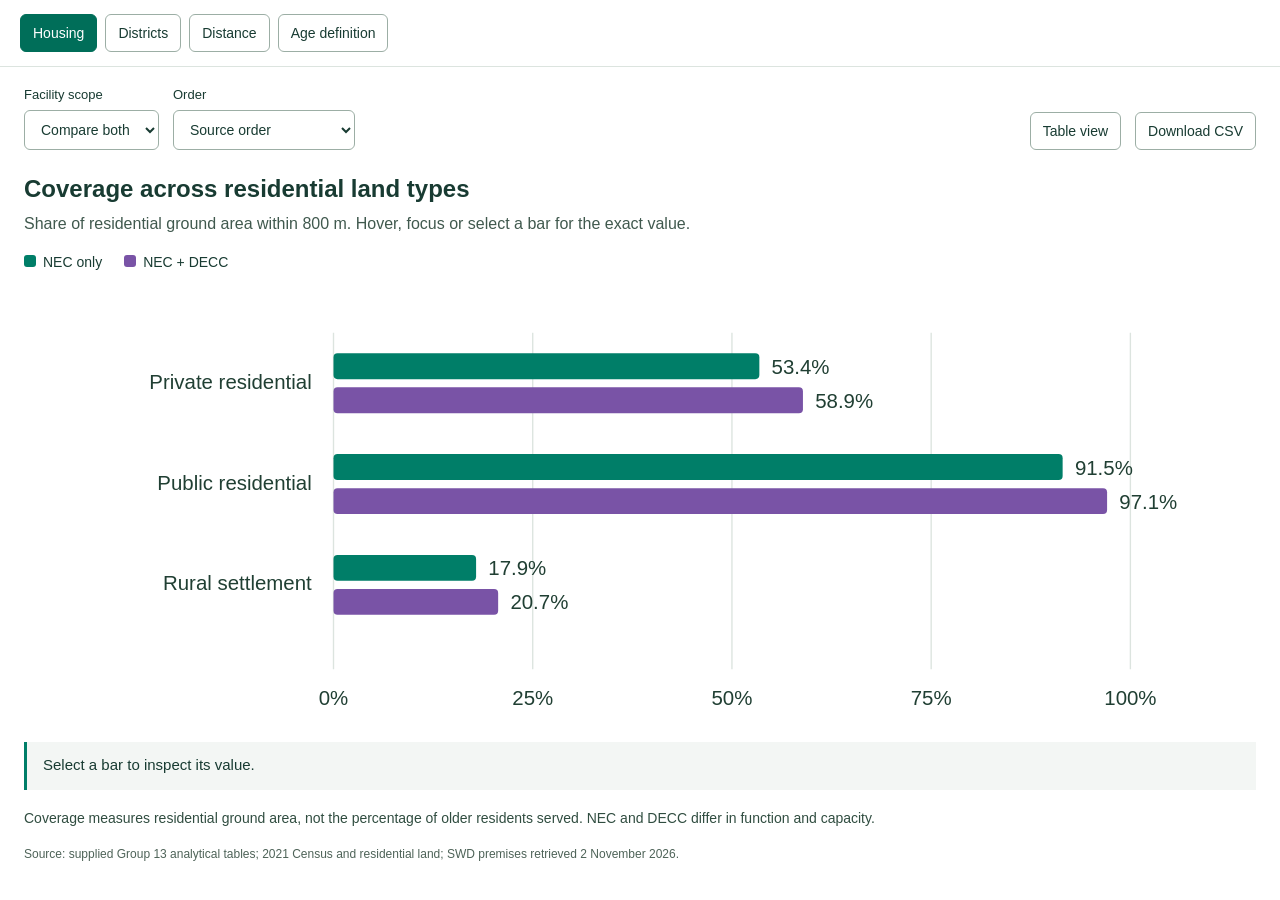
==== docs/embeds/charts/index.html @ 32a770bb "Refine workflow motion and legend, interactive charts, and draft map rendering" ====
<!doctype html>
<html lang="en"><head><meta charset="utf-8"><meta name="viewport" content="width=device-width,initial-scale=1"><title>Spatial evidence charts</title><link rel="stylesheet" href="charts.css"></head>
<body><nav aria-label="Chart datasets"><button data-view="housing">Housing</button><button data-view="districts">Districts</button><button data-view="distance">Distance</button><button data-view="age">Age definition</button></nav>
<main><div class="toolbar"><label id="scope-label">Facility scope <select id="scope"><option value="both">Compare both</option><option value="nec">NEC only</option><option value="combined">NEC + DECC</option></select></label><label id="sort-label">Order <select id="sort"><option value="source">Source order</option><option value="ascending">Lowest coverage first</option><option value="descending">Highest coverage first</option></select></label><span class="spacer"></span><button id="table-toggle" aria-pressed="false">Table view</button><button id="download">Download CSV</button></div>
<h1 id="heading"></h1><p id="description"></p><div id="legend"></div><div id="chart" aria-label="Interactive chart"></div><div id="table" hidden></div><div id="detail" role="status">Select a bar or a cell to inspect its value.</div><p class="note" id="note"></p><p class="source">Source: supplied Group 13 analytical tables; 2021 Census and residential land; SWD premises retrieved 2 November 2026.</p></main><script src="charts.js"></script></body></html>
---- docs/embeds/charts/charts.css ----
*{box-sizing:border-box}body{margin:0;background:#fff;color:#183b32;font:16px/1.5 Arial,sans-serif}nav{display:flex;gap:8px;padding:14px 20px;border-bottom:1px solid #dce4df;flex-wrap:wrap}button,select{font:14px Arial;color:#183b32;border:1px solid #9caea5;background:#fff;border-radius:6px;padding:10px 12px;cursor:pointer}button[aria-pressed=true]{background:#006e59;color:white;border-color:#006e59}button:focus-visible,select:focus-visible,[tabindex]:focus-visible{outline:3px solid #009f7f;outline-offset:3px}main{padding:18px 24px;max-width:1300px;margin:auto}.toolbar{display:flex;align-items:end;gap:14px;flex-wrap:wrap}.toolbar label{display:grid;gap:5px;font-size:13px}.spacer{flex:1}h1{font-size:24px;line-height:1.25;margin:24px 0 8px}p{margin:8px 0 16px}#description{color:#40594e}#legend{display:flex;gap:22px;font-size:14px;margin:16px 0}.key{display:inline-block;width:12px;height:12px;margin-right:7px;border-radius:3px}#chart svg{display:block;width:100%;height:auto;min-width:560px}#chart{overflow-x:auto;padding:3px}svg text{font-family:Arial;fill:#203f33;font-size:15px}.bar,.cell{cursor:pointer;transition:filter .15s}.bar:hover,.bar:focus,.cell:hover,.cell:focus{filter:brightness(.85);outline:none;stroke:#172d29;stroke-width:2}#detail{border-left:3px solid #007e68;background:#f3f6f4;padding:12px 16px;font-size:15px;min-height:48px;margin-top:18px}.note{font-size:14px;color:#304d40;margin-top:18px}.source{font-size:12px;color:#4e6358}table{border-collapse:collapse;width:100%;font-size:14px}th,td{text-align:left;padding:12px;border-bottom:1px solid #dce4df}th{background:#f2f6f3}#table{overflow:auto}@media(max-width:600px){main{padding:16px}nav{padding:12px}h1{font-size:22px}.toolbar{gap:10px}.spacer{display:none}#chart svg{min-width:560px}#legend{gap:12px;flex-wrap:wrap}.source{font-size:13px}}

[hidden]{display:none!important}
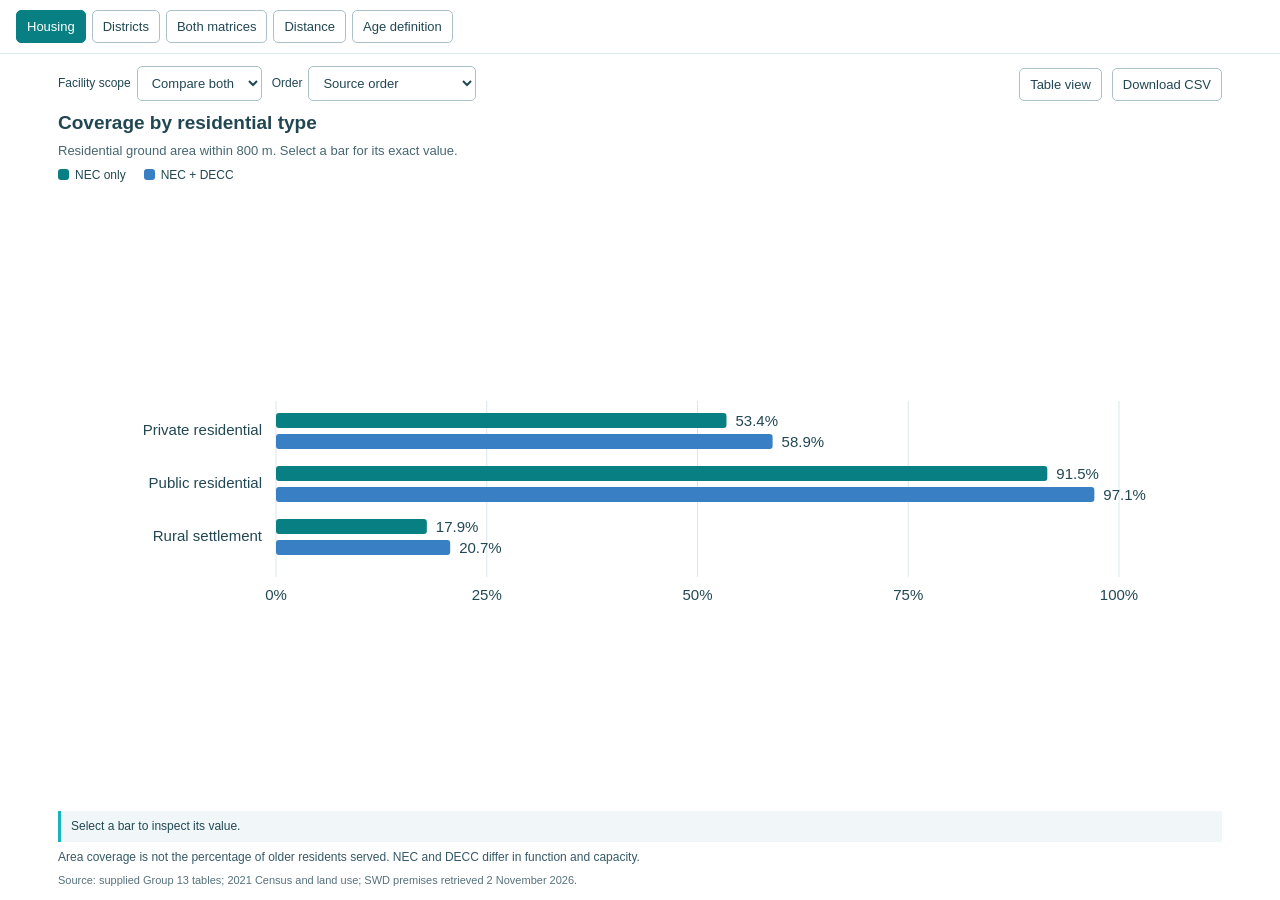
==== commit 7b6dc4fa: "Refine maps, compact comparison charts and numbered editorial layout" ====
--- a/docs/embeds/charts/index.html
+++ b/docs/embeds/charts/index.html
@@ -1,5 +1,5 @@
 <!doctype html>
-<html lang="en"><head><meta charset="utf-8"><meta name="viewport" content="width=device-width,initial-scale=1"><title>Spatial evidence charts</title><link rel="stylesheet" href="charts.css"></head>
-<body><nav aria-label="Chart datasets"><button data-view="housing">Housing</button><button data-view="districts">Districts</button><button data-view="distance">Distance</button><button data-view="age">Age definition</button></nav>
+<html lang="en"><head><meta charset="utf-8"><meta name="viewport" content="width=device-width,initial-scale=1"><title>Spatial evidence charts</title><link rel="stylesheet" href="charts.css?v=20261105-review2"></head>
+<body><nav aria-label="Chart datasets"><button data-view="housing">Housing</button><button data-view="districts">Districts</button><button data-view="sensitivity">Both matrices</button><button data-view="distance">Distance</button><button data-view="age">Age definition</button></nav>
 <main><div class="toolbar"><label id="scope-label">Facility scope <select id="scope"><option value="both">Compare both</option><option value="nec">NEC only</option><option value="combined">NEC + DECC</option></select></label><label id="sort-label">Order <select id="sort"><option value="source">Source order</option><option value="ascending">Lowest coverage first</option><option value="descending">Highest coverage first</option></select></label><span class="spacer"></span><button id="table-toggle" aria-pressed="false">Table view</button><button id="download">Download CSV</button></div>
-<h1 id="heading"></h1><p id="description"></p><div id="legend"></div><div id="chart" aria-label="Interactive chart"></div><div id="table" hidden></div><div id="detail" role="status">Select a bar or a cell to inspect its value.</div><p class="note" id="note"></p><p class="source">Source: supplied Group 13 analytical tables; 2021 Census and residential land; SWD premises retrieved 2 November 2026.</p></main><script src="charts.js"></script></body></html>
+<h1 id="heading"></h1><p id="description"></p><div id="legend"></div><div id="chart" aria-label="Interactive chart"></div><div id="table" hidden></div><div id="pager" hidden><button id="page-back" aria-label="Previous districts">←</button><span id="page-label"></span><button id="page-next" aria-label="Next districts">→</button></div><div id="detail" role="status">Select a bar or a cell to inspect its value.</div><p class="note" id="note"></p><p class="source">Source: supplied Group 13 tables; 2021 Census and land use; SWD premises retrieved 2 November 2026.</p></main><script src="charts.js?v=20261105-review2"></script></body></html>
--- a/docs/embeds/charts/charts.css
+++ b/docs/embeds/charts/charts.css
@@ -1,3 +1,5 @@
-*{box-sizing:border-box}body{margin:0;background:#fff;color:#183b32;font:16px/1.5 Arial,sans-serif}nav{display:flex;gap:8px;padding:14px 20px;border-bottom:1px solid #dce4df;flex-wrap:wrap}button,select{font:14px Arial;color:#183b32;border:1px solid #9caea5;background:#fff;border-radius:6px;padding:10px 12px;cursor:pointer}button[aria-pressed=true]{background:#006e59;color:white;border-color:#006e59}button:focus-visible,select:focus-visible,[tabindex]:focus-visible{outline:3px solid #009f7f;outline-offset:3px}main{padding:18px 24px;max-width:1300px;margin:auto}.toolbar{display:flex;align-items:end;gap:14px;flex-wrap:wrap}.toolbar label{display:grid;gap:5px;font-size:13px}.spacer{flex:1}h1{font-size:24px;line-height:1.25;margin:24px 0 8px}p{margin:8px 0 16px}#description{color:#40594e}#legend{display:flex;gap:22px;font-size:14px;margin:16px 0}.key{display:inline-block;width:12px;height:12px;margin-right:7px;border-radius:3px}#chart svg{display:block;width:100%;height:auto;min-width:560px}#chart{overflow-x:auto;padding:3px}svg text{font-family:Arial;fill:#203f33;font-size:15px}.bar,.cell{cursor:pointer;transition:filter .15s}.bar:hover,.bar:focus,.cell:hover,.cell:focus{filter:brightness(.85);outline:none;stroke:#172d29;stroke-width:2}#detail{border-left:3px solid #007e68;background:#f3f6f4;padding:12px 16px;font-size:15px;min-height:48px;margin-top:18px}.note{font-size:14px;color:#304d40;margin-top:18px}.source{font-size:12px;color:#4e6358}table{border-collapse:collapse;width:100%;font-size:14px}th,td{text-align:left;padding:12px;border-bottom:1px solid #dce4df}th{background:#f2f6f3}#table{overflow:auto}@media(max-width:600px){main{padding:16px}nav{padding:12px}h1{font-size:22px}.toolbar{gap:10px}.spacer{display:none}#chart svg{min-width:560px}#legend{gap:12px;flex-wrap:wrap}.source{font-size:13px}}
+*{box-sizing:border-box}html,body{height:100%;margin:0}body{background:#fff;color:#214753;font:14px/1.4 Arial,sans-serif;display:flex;flex-direction:column}nav{display:flex;gap:6px;padding:10px 16px;border-bottom:1px solid #dce7eb;flex-wrap:wrap;flex:none}button,select{font:13px Arial;color:#214753;border:1px solid #aac1ca;background:#fff;border-radius:5px;padding:8px 10px;cursor:pointer}button[aria-pressed=true]{background:#087f82;color:white;border-color:#087f82}button:disabled{opacity:.45;cursor:default}button:focus-visible,select:focus-visible{outline:2px solid #13bcd0;outline-offset:2px}main{padding:12px 18px;max-width:1200px;width:100%;margin:0 auto;min-height:0;flex:1;display:flex;flex-direction:column;gap:7px}.toolbar{display:flex;align-items:end;gap:10px;flex-wrap:wrap;flex:none}.toolbar label{display:flex;align-items:center;gap:6px;font-size:12px}.spacer{flex:1}h1{font-size:19px;line-height:1.25;margin:3px 0 0;flex:none}p{margin:0}#description{font-size:13px;color:#466773}#legend{display:flex;gap:18px;font-size:12px;min-height:18px;flex:none}.key{display:inline-block;width:11px;height:11px;margin-right:6px;border-radius:3px;vertical-align:-1px}.yes-key{background:#087f82}.no-key{background:#e8f1f7;border:1px solid #9bb7c8}#chart{flex:1;min-height:0;padding:5px 8px;overflow:visible}#chart.bars{display:flex;align-items:center;justify-content:center}#chart svg{display:block;width:100%;height:100%;max-height:340px;overflow:visible}svg text{font-family:Arial;fill:#214753;font-size:15px}.bar{cursor:pointer;stroke:transparent;stroke-width:1;transition:filter .15s}.bar:hover,.bar:focus,.bar.picked{outline:none;stroke:var(--highlight);filter:drop-shadow(0 0 2px var(--highlight)) drop-shadow(0 0 4px color-mix(in srgb,var(--highlight) 45%,transparent))}.matrices{display:grid;grid-template-columns:minmax(0,1fr);gap:20px}.matrices.paired{grid-template-columns:minmax(0,1.1fr) minmax(0,1fr)}.matrix-panel{display:flex;flex-direction:column;gap:7px;min-height:0;min-width:0}.matrix-panel h2{font-size:14px;margin:0;color:#245463}.matrix{display:grid;grid-template-columns:60px repeat(3,minmax(0,1fr));gap:5px 8px;flex:1;min-height:0;max-height:370px}.matrix-label{font-size:13px;display:flex;align-items:center;justify-content:center}.matrix-label:nth-child(4n+1){justify-content:flex-start}.cell{padding:0;min-height:18px;border-radius:4px;font-size:13px;line-height:1.1;transition:filter .15s}.cell.yes{background:#087f82;color:white;border:1px solid #087f82}.cell.no{background:#e8f1f7;color:#365d74;border:1px solid #a8c0ce}.cell:hover,.cell:focus,.cell.picked{outline:0;border-color:#00cdb7;filter:drop-shadow(0 0 3px #00d5bfaa)}.panel-note{font-size:11px;color:#466773;flex:none}#detail{border-left:3px solid #16b4bd;background:#f1f7f9;padding:7px 10px;font-size:12px;min-height:30px;flex:none}.note{font-size:12px;color:#365967;flex:none}.source{font-size:11px;color:#55717d;flex:none}table{border-collapse:collapse;width:100%;font-size:13px}th,td{text-align:left;padding:8px;border-bottom:1px solid #dce7eb}th{background:#f0f6f8}#table{overflow:auto;min-height:0;flex:1}#pager{display:flex;align-items:center;justify-content:center;gap:12px;font-size:12px;flex:none}[hidden]{display:none!important}
+@media(max-width:650px){nav{padding:8px;gap:5px}nav button{padding:7px}main{padding:10px;gap:6px}.toolbar{gap:6px}.toolbar label{display:grid;gap:3px}.toolbar button,.toolbar select{font-size:12px;padding:6px}.spacer{display:none}h1{font-size:17px}.matrices.paired{grid-template-columns:1fr;grid-template-rows:minmax(0,2.2fr) minmax(0,1fr);gap:10px}.matrix{grid-template-columns:48px repeat(3,minmax(0,1fr));gap:3px 6px;max-height:none}.matrix-label,.cell{font-size:12px}.matrix-panel{gap:4px}.matrix-panel h2{font-size:13px}.panel-note{font-size:10px}.source{display:none}#chart svg text{font-size:12px}}
+@media(max-height:550px){main{gap:4px;padding:8px 12px}nav{padding:6px 12px}button,select{padding:5px 8px}#description,.source,.panel-note{display:none}h1{font-size:17px}.matrix{gap:3px 6px}.matrix-panel{gap:4px}#detail,.note{font-size:11px}#chart{padding:2px 6px}.cell{min-height:14px}}
 
-[hidden]{display:none!important}
+.matrix-label{line-height:1.15}.matrix-panel.age .matrix{max-height:175px}.matrices.paired .panel-note{display:none}
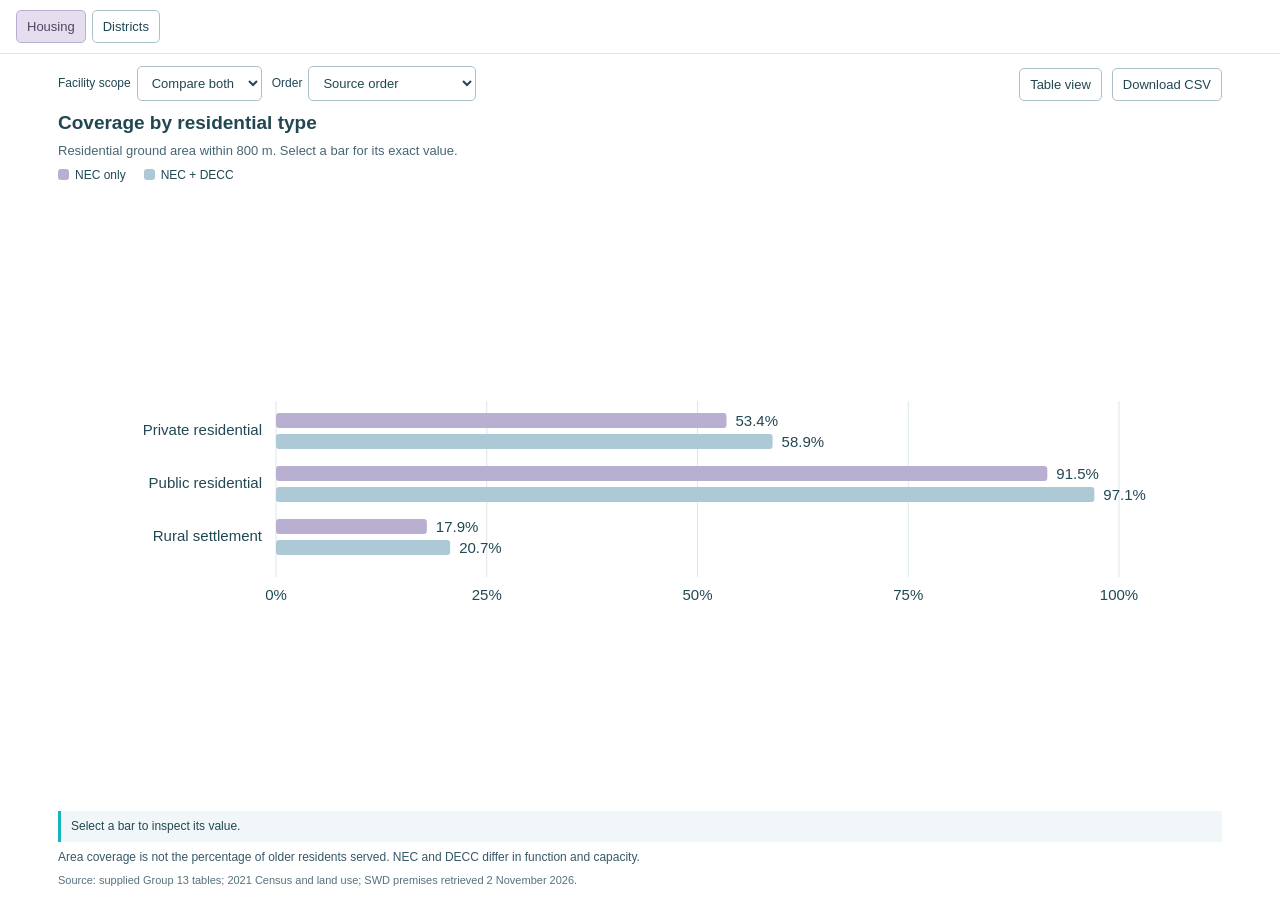
==== commit 76c7a0b2: "Refine embedded maps, scoped charts and native story presentation" ====
--- a/docs/embeds/charts/index.html
+++ b/docs/embeds/charts/index.html
@@ -1,5 +1,5 @@
 <!doctype html>
-<html lang="en"><head><meta charset="utf-8"><meta name="viewport" content="width=device-width,initial-scale=1"><title>Spatial evidence charts</title><link rel="stylesheet" href="charts.css?v=20261105-review2"></head>
+<html lang="en"><head><meta charset="utf-8"><meta name="viewport" content="width=device-width,initial-scale=1"><title>Spatial evidence charts</title><link rel="stylesheet" href="charts.css?v=20261105-review4"></head>
 <body><nav aria-label="Chart datasets"><button data-view="housing">Housing</button><button data-view="districts">Districts</button><button data-view="sensitivity">Both matrices</button><button data-view="distance">Distance</button><button data-view="age">Age definition</button></nav>
 <main><div class="toolbar"><label id="scope-label">Facility scope <select id="scope"><option value="both">Compare both</option><option value="nec">NEC only</option><option value="combined">NEC + DECC</option></select></label><label id="sort-label">Order <select id="sort"><option value="source">Source order</option><option value="ascending">Lowest coverage first</option><option value="descending">Highest coverage first</option></select></label><span class="spacer"></span><button id="table-toggle" aria-pressed="false">Table view</button><button id="download">Download CSV</button></div>
-<h1 id="heading"></h1><p id="description"></p><div id="legend"></div><div id="chart" aria-label="Interactive chart"></div><div id="table" hidden></div><div id="pager" hidden><button id="page-back" aria-label="Previous districts">←</button><span id="page-label"></span><button id="page-next" aria-label="Next districts">→</button></div><div id="detail" role="status">Select a bar or a cell to inspect its value.</div><p class="note" id="note"></p><p class="source">Source: supplied Group 13 tables; 2021 Census and land use; SWD premises retrieved 2 November 2026.</p></main><script src="charts.js?v=20261105-review2"></script></body></html>
+<h1 id="heading"></h1><p id="description"></p><div id="legend"></div><div id="chart" aria-label="Interactive chart"></div><div id="table" hidden></div><div id="pager" hidden><button id="page-back" aria-label="Previous districts">←</button><span id="page-label"></span><button id="page-next" aria-label="Next districts">→</button></div><div id="detail" role="status">Select a bar or a cell to inspect its value.</div><p class="note" id="note"></p><p class="source">Source: supplied Group 13 tables; 2021 Census and land use; SWD premises retrieved 2 November 2026.</p></main><script src="charts.js?v=20261105-review4"></script></body></html>
--- a/docs/embeds/charts/charts.css
+++ b/docs/embeds/charts/charts.css
@@ -3,3 +3,6 @@
 @media(max-height:550px){main{gap:4px;padding:8px 12px}nav{padding:6px 12px}button,select{padding:5px 8px}#description,.source,.panel-note{display:none}h1{font-size:17px}.matrix{gap:3px 6px}.matrix-panel{gap:4px}#detail,.note{font-size:11px}#chart{padding:2px 6px}.cell{min-height:14px}}
 
 .matrix-label{line-height:1.15}.matrix-panel.age .matrix{max-height:175px}.matrices.paired .panel-note{display:none}
+
+/* Low-saturation surfaces; dark text preserves readable binary values. */
+button[aria-pressed=true]{background:#e4deef;color:#504561;border-color:#b9afd0}.yes-key{background:#d1c6e3}.no-key{background:#edf0f4}.cell.yes{background:#d1c6e3;color:#493d60;border-color:#b5a5cc}.cell.no{background:#edf0f4;color:#566170;border-color:#d2d9e1}.cell:hover,.cell:focus,.cell.picked{border-color:#a995ce;filter:drop-shadow(0 0 3px #bda7e9aa)}
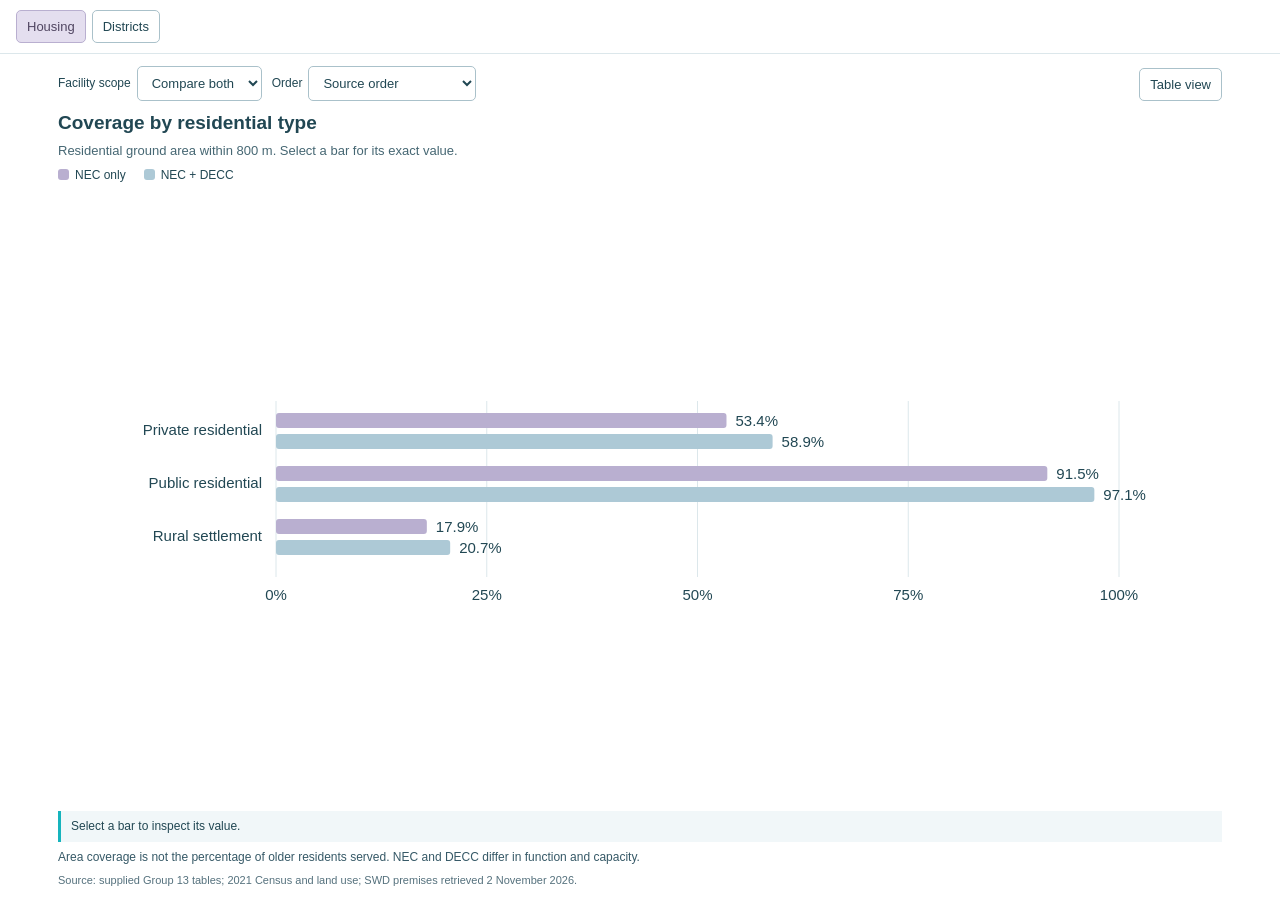
==== commit 3c172b33: "Remove CSV downloads from embedded charts" ====
--- a/docs/embeds/charts/index.html
+++ b/docs/embeds/charts/index.html
@@ -1,5 +1,5 @@
 <!doctype html>
 <html lang="en"><head><meta charset="utf-8"><meta name="viewport" content="width=device-width,initial-scale=1"><title>Spatial evidence charts</title><link rel="stylesheet" href="charts.css?v=20261105-review4"></head>
 <body><nav aria-label="Chart datasets"><button data-view="housing">Housing</button><button data-view="districts">Districts</button><button data-view="sensitivity">Both matrices</button><button data-view="distance">Distance</button><button data-view="age">Age definition</button></nav>
-<main><div class="toolbar"><label id="scope-label">Facility scope <select id="scope"><option value="both">Compare both</option><option value="nec">NEC only</option><option value="combined">NEC + DECC</option></select></label><label id="sort-label">Order <select id="sort"><option value="source">Source order</option><option value="ascending">Lowest coverage first</option><option value="descending">Highest coverage first</option></select></label><span class="spacer"></span><button id="table-toggle" aria-pressed="false">Table view</button><button id="download">Download CSV</button></div>
-<h1 id="heading"></h1><p id="description"></p><div id="legend"></div><div id="chart" aria-label="Interactive chart"></div><div id="table" hidden></div><div id="pager" hidden><button id="page-back" aria-label="Previous districts">←</button><span id="page-label"></span><button id="page-next" aria-label="Next districts">→</button></div><div id="detail" role="status">Select a bar or a cell to inspect its value.</div><p class="note" id="note"></p><p class="source">Source: supplied Group 13 tables; 2021 Census and land use; SWD premises retrieved 2 November 2026.</p></main><script src="charts.js?v=20261105-review4"></script></body></html>
+<main><div class="toolbar"><label id="scope-label">Facility scope <select id="scope"><option value="both">Compare both</option><option value="nec">NEC only</option><option value="combined">NEC + DECC</option></select></label><label id="sort-label">Order <select id="sort"><option value="source">Source order</option><option value="ascending">Lowest coverage first</option><option value="descending">Highest coverage first</option></select></label><span class="spacer"></span><button id="table-toggle" aria-pressed="false">Table view</button></div>
+<h1 id="heading"></h1><p id="description"></p><div id="legend"></div><div id="chart" aria-label="Interactive chart"></div><div id="table" hidden></div><div id="pager" hidden><button id="page-back" aria-label="Previous districts">←</button><span id="page-label"></span><button id="page-next" aria-label="Next districts">→</button></div><div id="detail" role="status">Select a bar or a cell to inspect its value.</div><p class="note" id="note"></p><p class="source">Source: supplied Group 13 tables; 2021 Census and land use; SWD premises retrieved 2 November 2026.</p></main><script src="charts.js?v=20261105-no-csv"></script></body></html>
